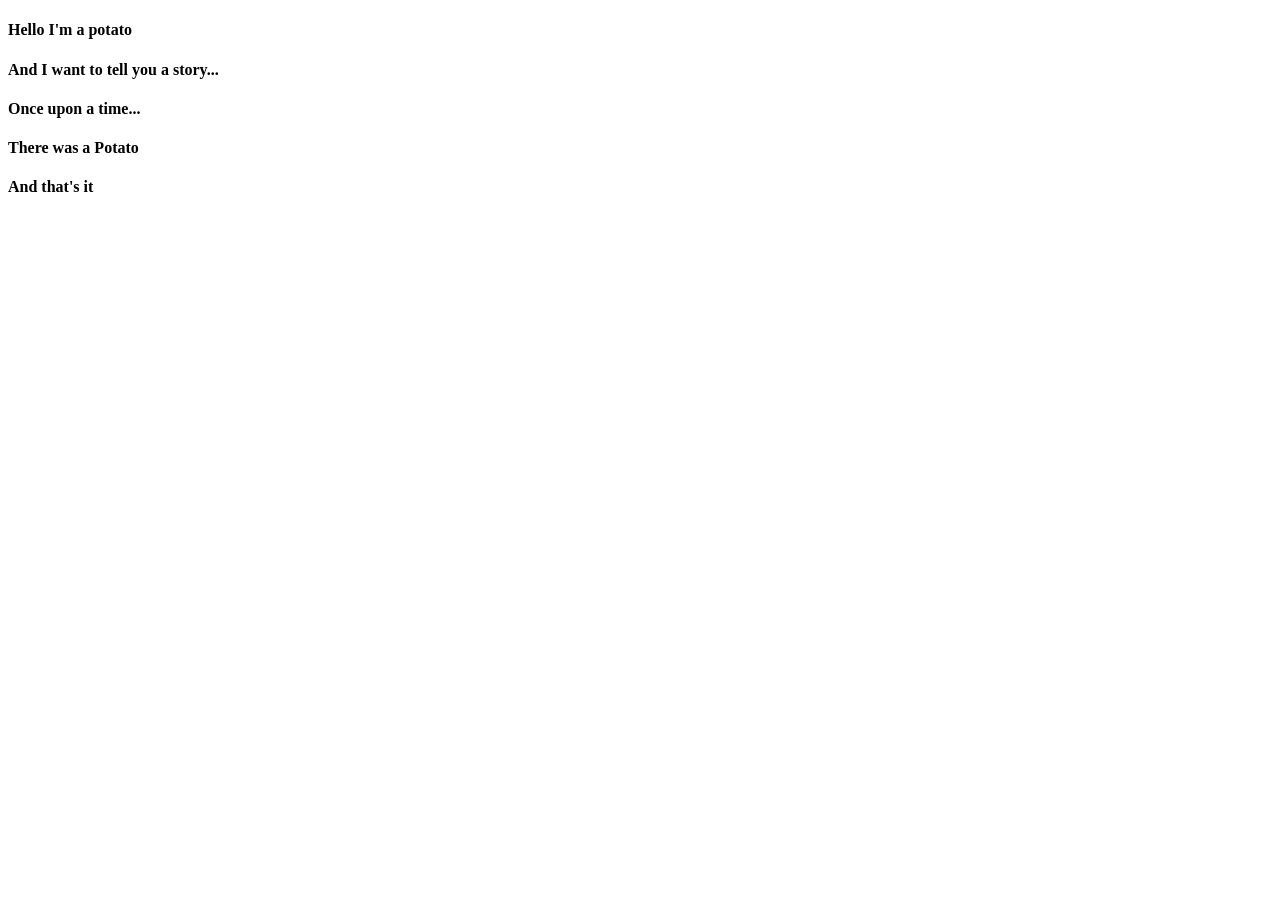
==== index.html @ 10d550b0 "Yes" ====
<!DOCTYPE html>
<html lang="en">
<head>
    <meta charset="UTF-8">
    <meta name="viewport" content="width=device-width, initial-scale=1.0">
    <title>Document</title>
</head>
<body>
    <h4>Hello I'm a potato<h4>
    <h4>And I want to tell you a story...</h4>
    <h4>Once upon a time...</h4>
    <h4>There was a Potato</h4>
    <h4>And that's it</h4>
</body>
</html>
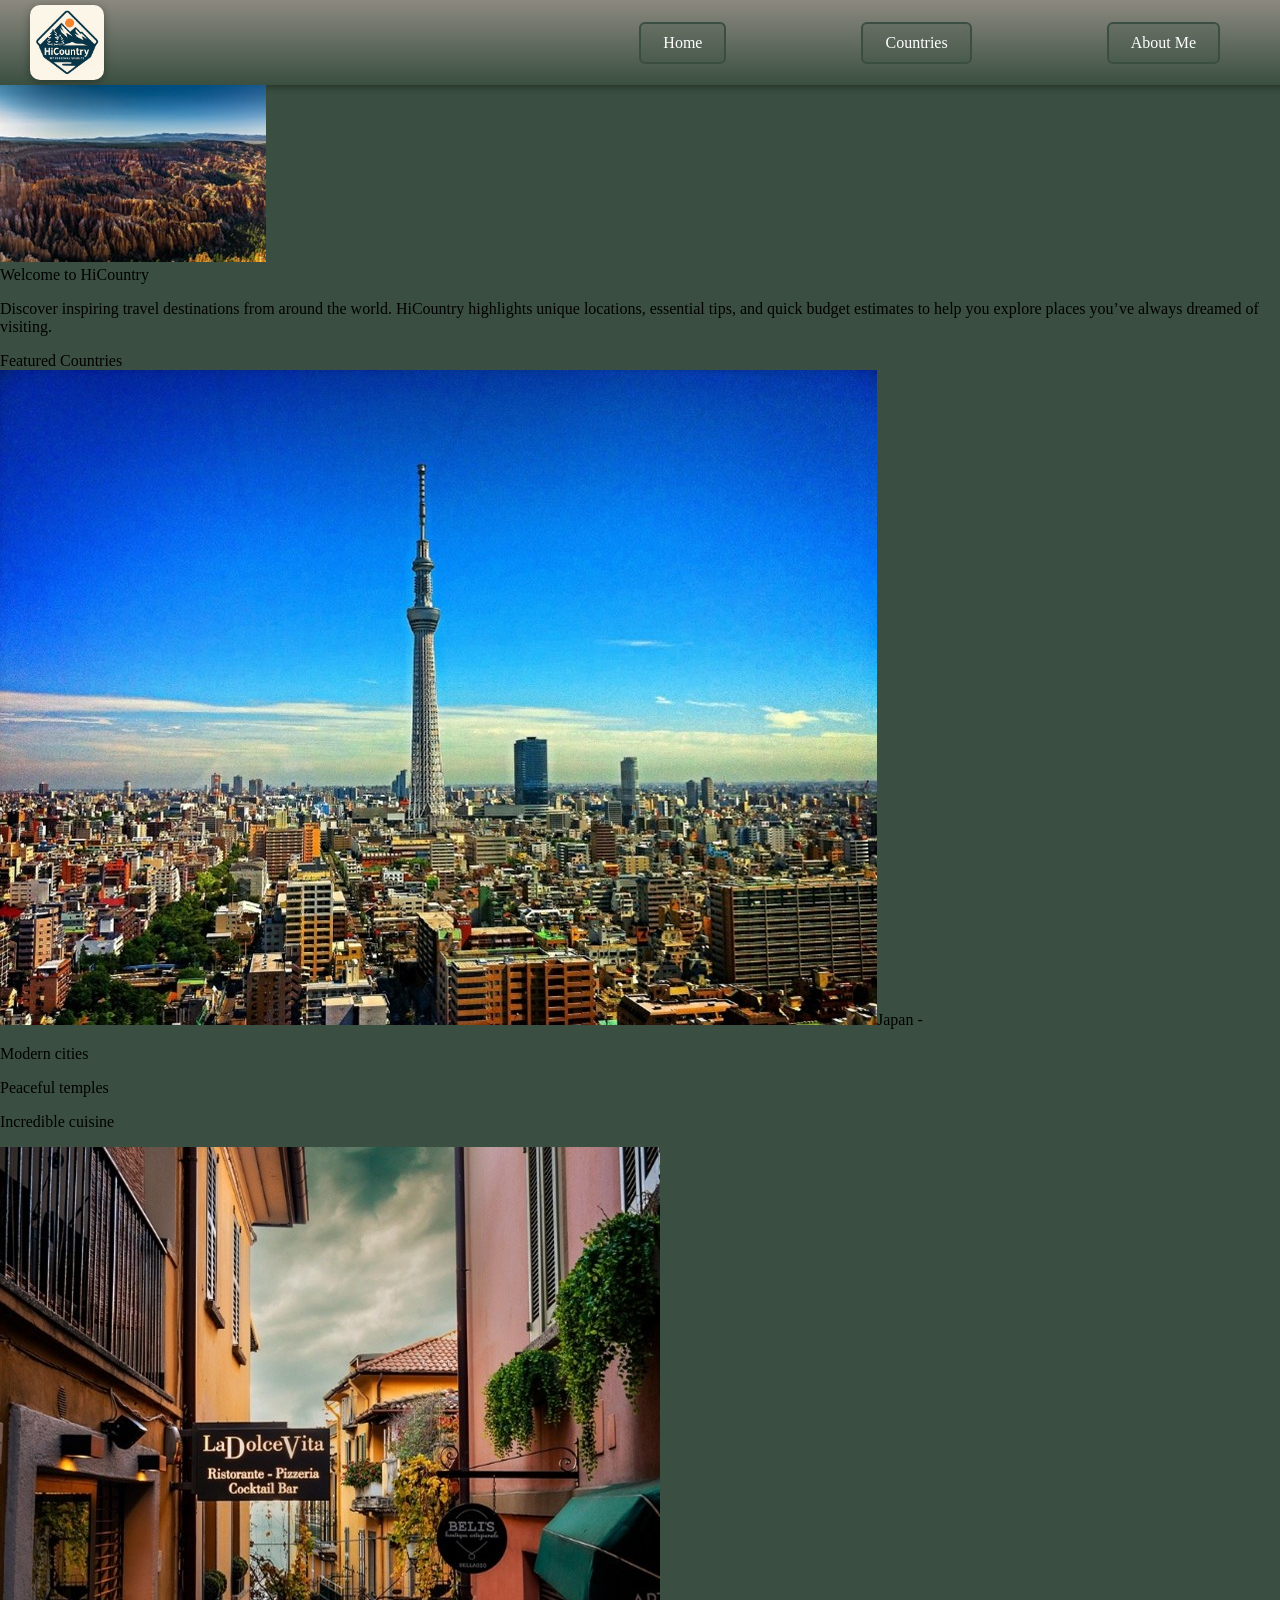
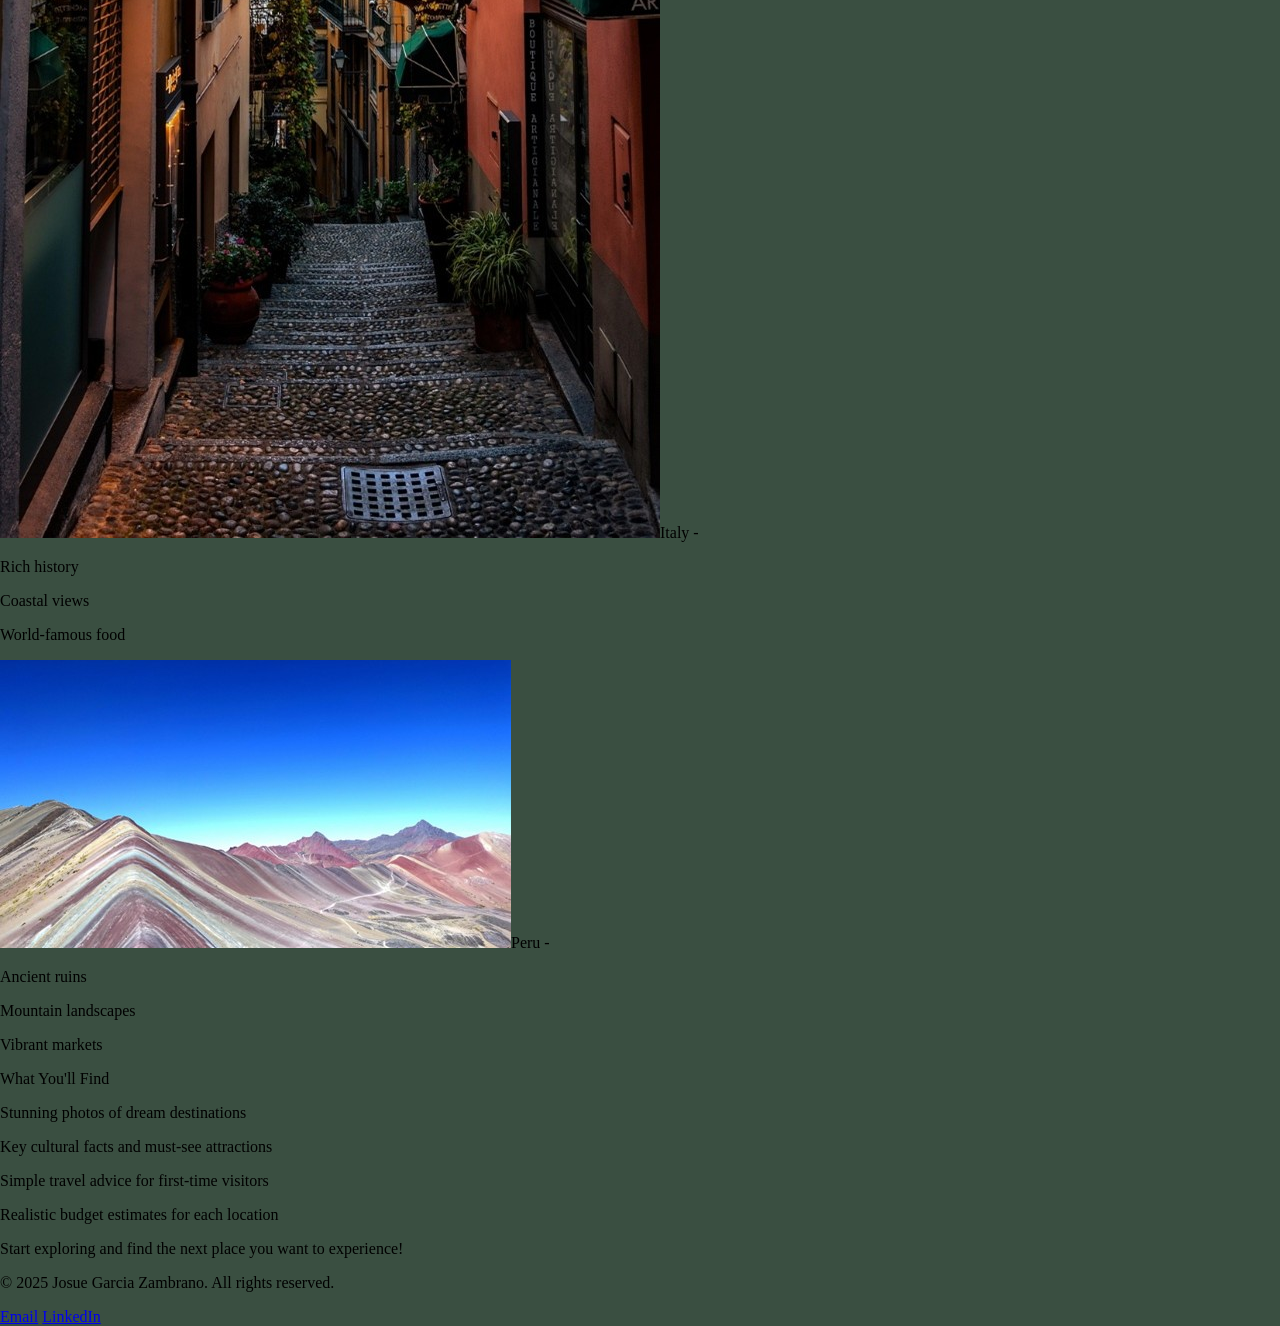
==== commit ebe5fbf8: "Made the nav" ====
--- a/index.html
+++ b/index.html
@@ -3,13 +3,58 @@
 <head>
     <meta charset="UTF-8">
     <meta name="viewport" content="width=device-width, initial-scale=1.0">
-    <title>Document</title>
+    <link rel="stylesheet" href="style\style.css">
+    <title>HiCountry</title>
 </head>
 <body>
-    <h4>Hello I'm a potato<h4>
-    <h4>And I want to tell you a story...</h4>
-    <h4>Once upon a time...</h4>
-    <h4>There was a Potato</h4>
-    <h4>And that's it</h4>
+    <!-- Josue Garcia Zambrano -->
+    <nav>
+        <img src = "images\hicountry_logo.png">
+        <div class = "nav_links">
+            <a href = "index.html" title = "home">Home</a>
+            <a href = "countries.html" title = "countries">Countries</a>
+            <a href = "about_me.html" title = "about_me">About Me</a>
+        </div>
+    </nav>
+    <header>
+        <img src = "images/mountains.jpg">
+        <section>Welcome to HiCountry</section>
+        <p>Discover inspiring travel destinations from around the world. HiCountry highlights unique locations, essential tips, and quick budget estimates to help you explore places you’ve always dreamed of visiting.</p>
+    </header>
+    <main>
+        <section>Featured Countries</section>
+        <div><img src = "images/japan_city.jpg">Japan -</div>
+        <div class = "japan_description">
+            <p>Modern cities</p>
+            <p>Peaceful temples</p>
+            <p>Incredible cuisine</p>
+        </div>
+        <div><img src = "images/italy_alley.jpg">Italy -</div>
+        <div class = "italy_description">
+            <p>Rich history</p>
+            <p>Coastal views</p>
+            <p>World-famous food</p>
+        </div>
+        <div><img src = "images/peru_desert.jpg">Peru -</div>
+        <div class = "peru_description">
+            <p>Ancient ruins</p>
+            <p>Mountain landscapes</p>
+            <p>Vibrant markets</p>
+        </div>
+        <div class = "purpose">
+            <section>What You'll Find</section>
+            <p>Stunning photos of dream destinations</p>
+            <p>Key cultural facts and must-see attractions</p>
+            <p>Simple travel advice for first-time visitors</p>
+            <p>Realistic budget estimates for each location</p>
+            <section>Start exploring and find the next place you want to experience!</section>
+        </div>
+    </main>
+    <footer>
+            <p>© 2025 Josue Garcia Zambrano. All rights reserved.</p>
+            <div class="footer-links">
+                <a href=#>Email</a>
+                <a href=# target="_blank">LinkedIn</a>
+    </footer>
 </body>
 </html>
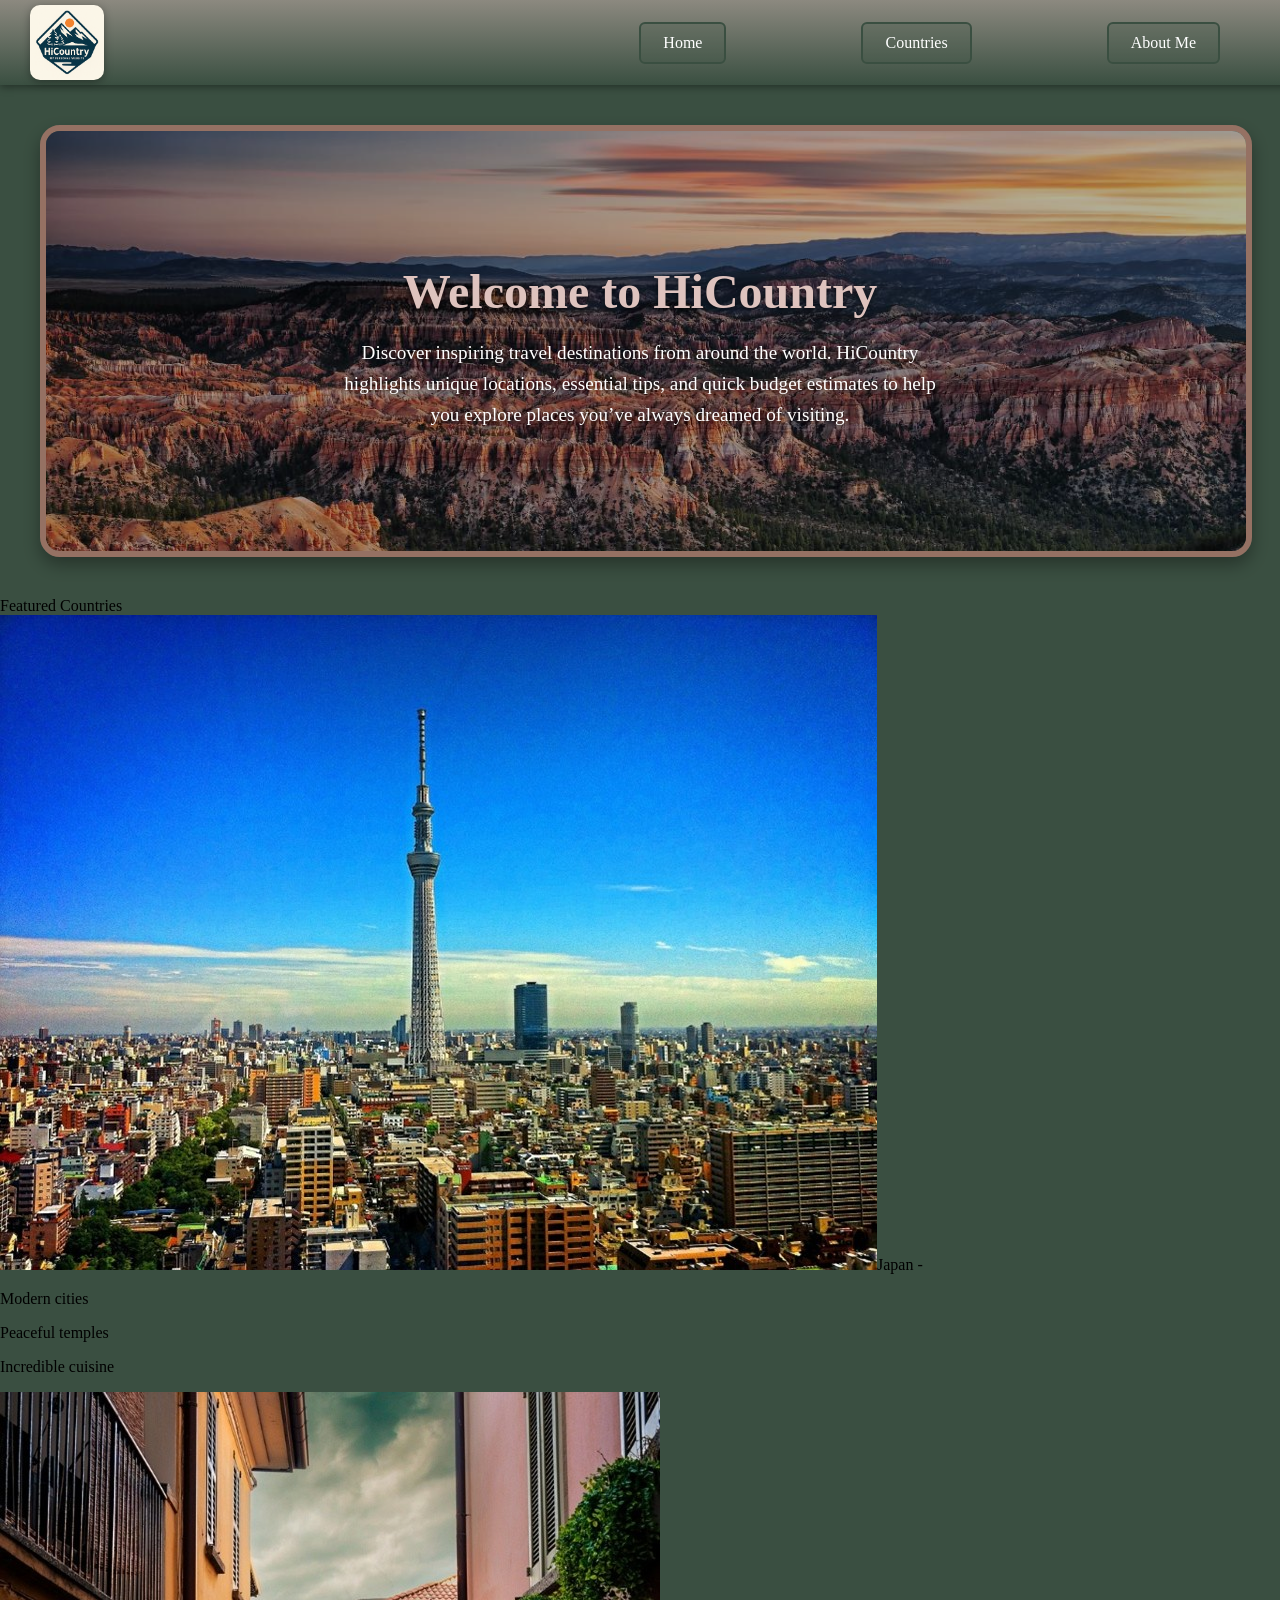
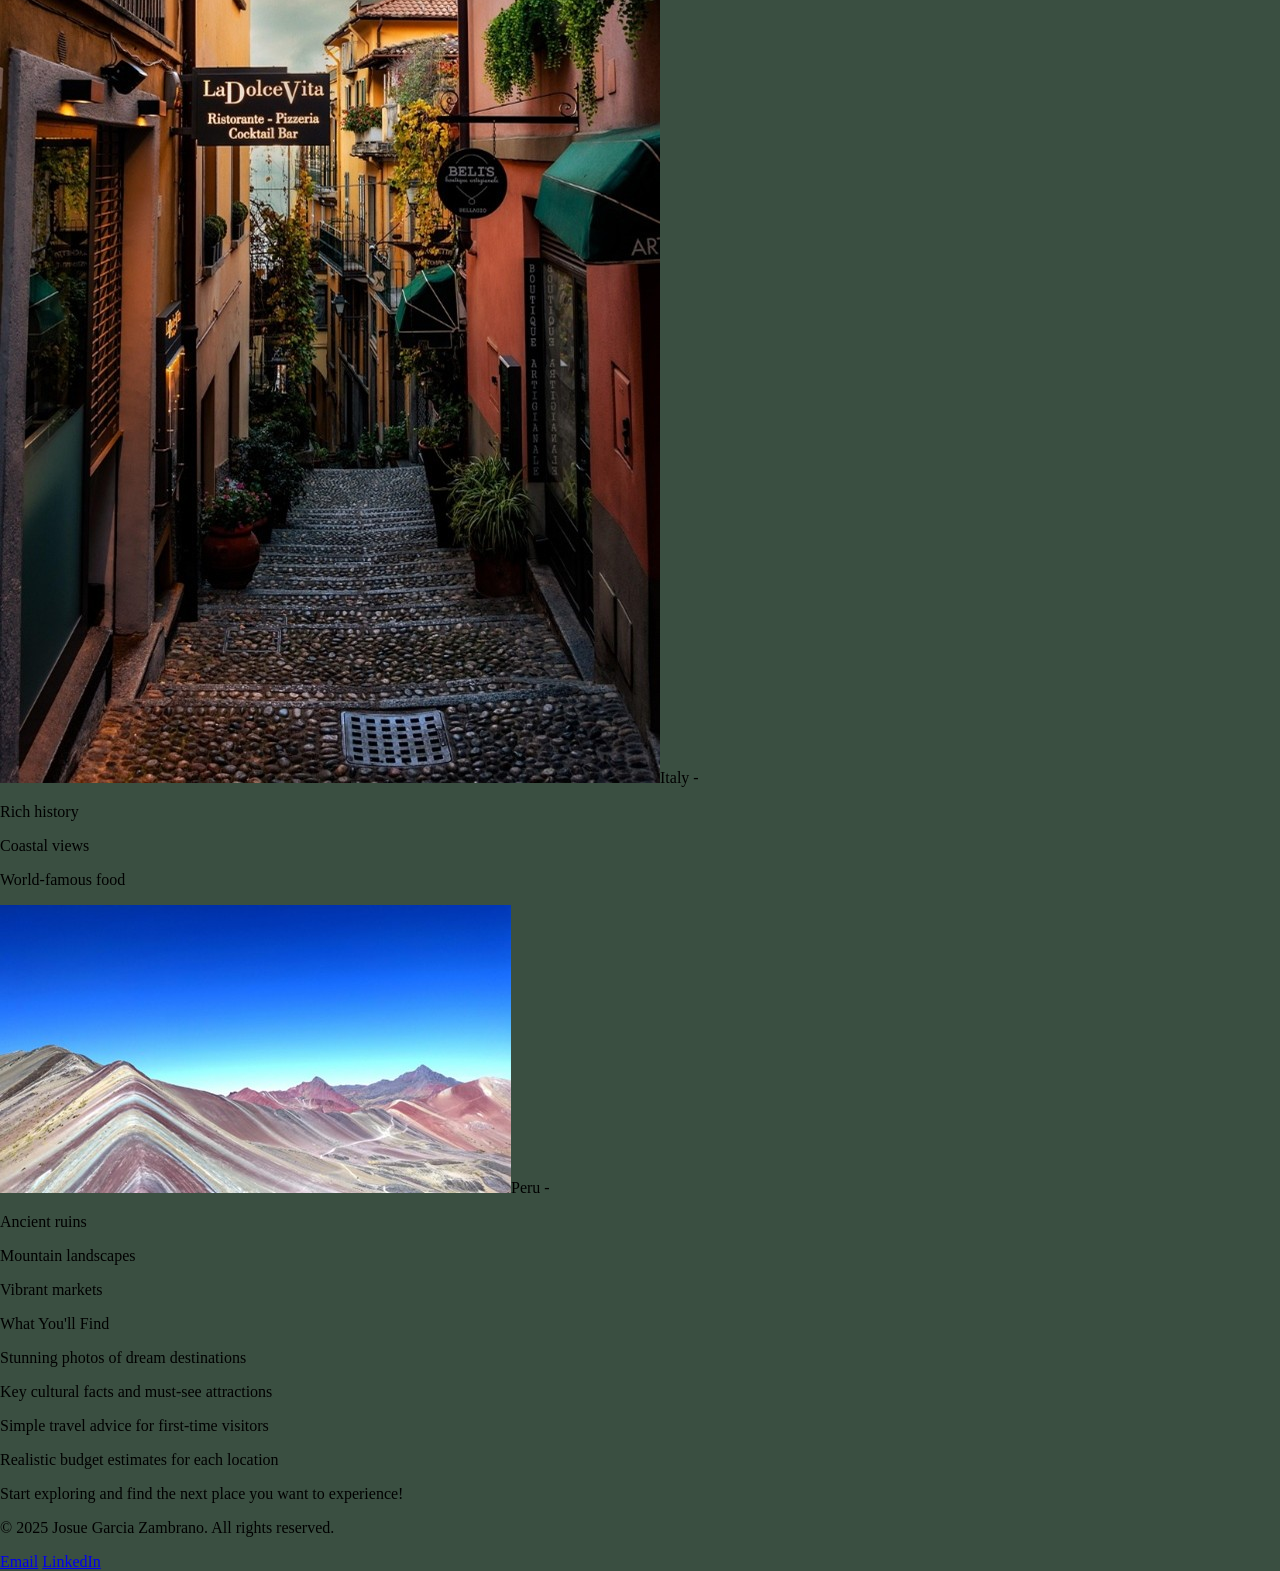
==== commit 36050492: "Finished the header" ====
--- a/index.html
+++ b/index.html
@@ -16,10 +16,12 @@
             <a href = "about_me.html" title = "about_me">About Me</a>
         </div>
     </nav>
-    <header>
-        <img src = "images/mountains.jpg">
-        <section>Welcome to HiCountry</section>
-        <p>Discover inspiring travel destinations from around the world. HiCountry highlights unique locations, essential tips, and quick budget estimates to help you explore places you’ve always dreamed of visiting.</p>
+    <header class="hero">
+        <img src="images/mountains.jpg" alt="Mountains" class="hero-img">
+        <div class="hero-content">
+            <h1>Welcome to HiCountry</h1>
+            <p>Discover inspiring travel destinations from around the world. HiCountry highlights unique locations, essential tips, and quick budget estimates to help you explore places you’ve always dreamed of visiting.</p>
+        </div>
     </header>
     <main>
         <section>Featured Countries</section>
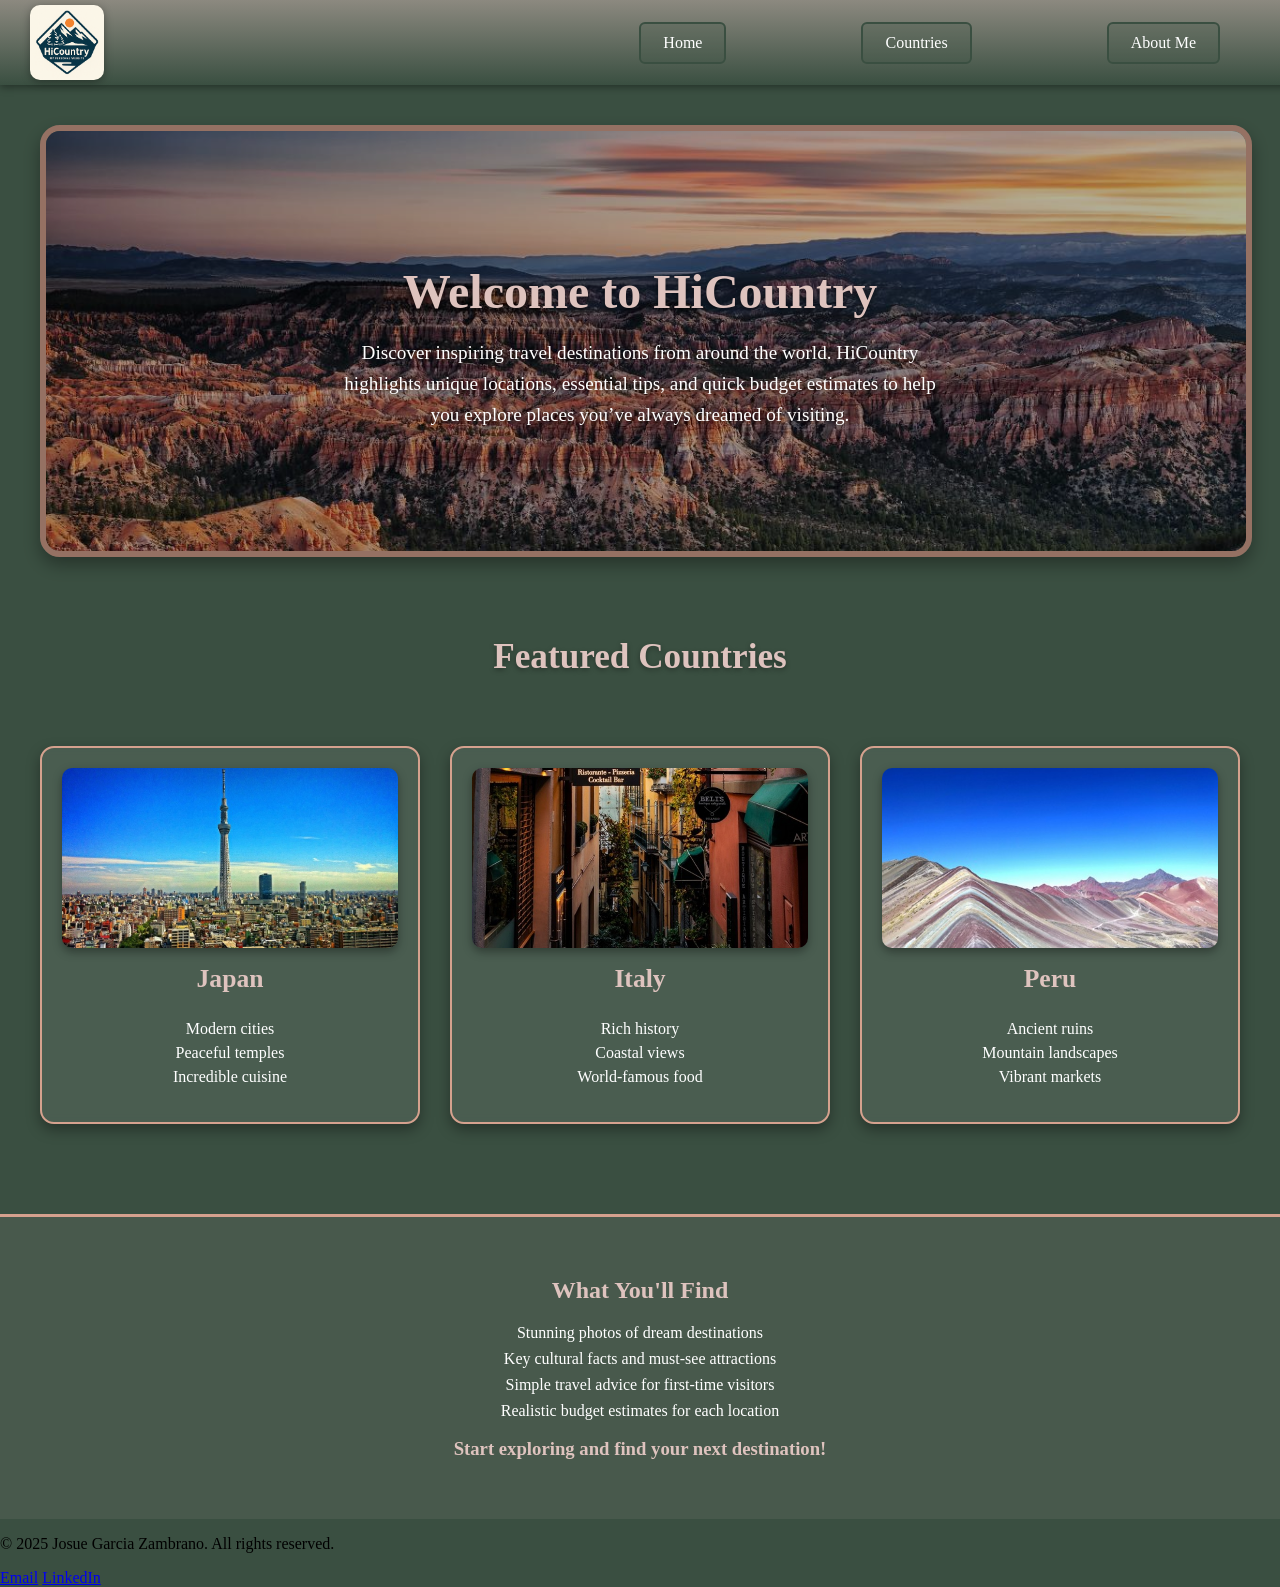
==== commit 98e0ed85: "Finished the main section" ====
--- a/index.html
+++ b/index.html
@@ -24,33 +24,47 @@
         </div>
     </header>
     <main>
-        <section>Featured Countries</section>
-        <div><img src = "images/japan_city.jpg">Japan -</div>
-        <div class = "japan_description">
-            <p>Modern cities</p>
-            <p>Peaceful temples</p>
-            <p>Incredible cuisine</p>
-        </div>
-        <div><img src = "images/italy_alley.jpg">Italy -</div>
-        <div class = "italy_description">
-            <p>Rich history</p>
-            <p>Coastal views</p>
-            <p>World-famous food</p>
-        </div>
-        <div><img src = "images/peru_desert.jpg">Peru -</div>
-        <div class = "peru_description">
-            <p>Ancient ruins</p>
-            <p>Mountain landscapes</p>
-            <p>Vibrant markets</p>
-        </div>
-        <div class = "purpose">
-            <section>What You'll Find</section>
+        <section class="section-title">
+            <h2>Featured Countries</h2>
+        </section>
+        <section class="countries-grid">
+            <div class="country-card">
+                <img src="images/japan_city.jpg" alt="Japan">
+                <h3>Japan</h3>
+                <ul>
+                    <li>Modern cities</li>
+                    <li>Peaceful temples</li>
+                    <li>Incredible cuisine</li>
+                </ul>
+            </div>
+            <div class="country-card">
+                <img src="images/italy_alley.jpg" alt="Italy">
+                <h3>Italy</h3>
+                <ul>
+                    <li>Rich history</li>
+                    <li>Coastal views</li>
+                    <li>World-famous food</li>
+                </ul>
+            </div>
+            <div class="country-card">
+                <img src="images/peru_desert.jpg" alt="Peru">
+                <h3>Peru</h3>
+                <ul>
+                    <li>Ancient ruins</li>
+                    <li>Mountain landscapes</li>
+                    <li>Vibrant markets</li>
+                </ul>
+            </div>
+        </section>
+        <section class="purpose">
+            <h2>What You'll Find</h2>
             <p>Stunning photos of dream destinations</p>
             <p>Key cultural facts and must-see attractions</p>
             <p>Simple travel advice for first-time visitors</p>
             <p>Realistic budget estimates for each location</p>
-            <section>Start exploring and find the next place you want to experience!</section>
-        </div>
+            <h3>Start exploring and find your next destination!</h3>
+        </section>
+
     </main>
     <footer>
             <p>© 2025 Josue Garcia Zambrano. All rights reserved.</p>
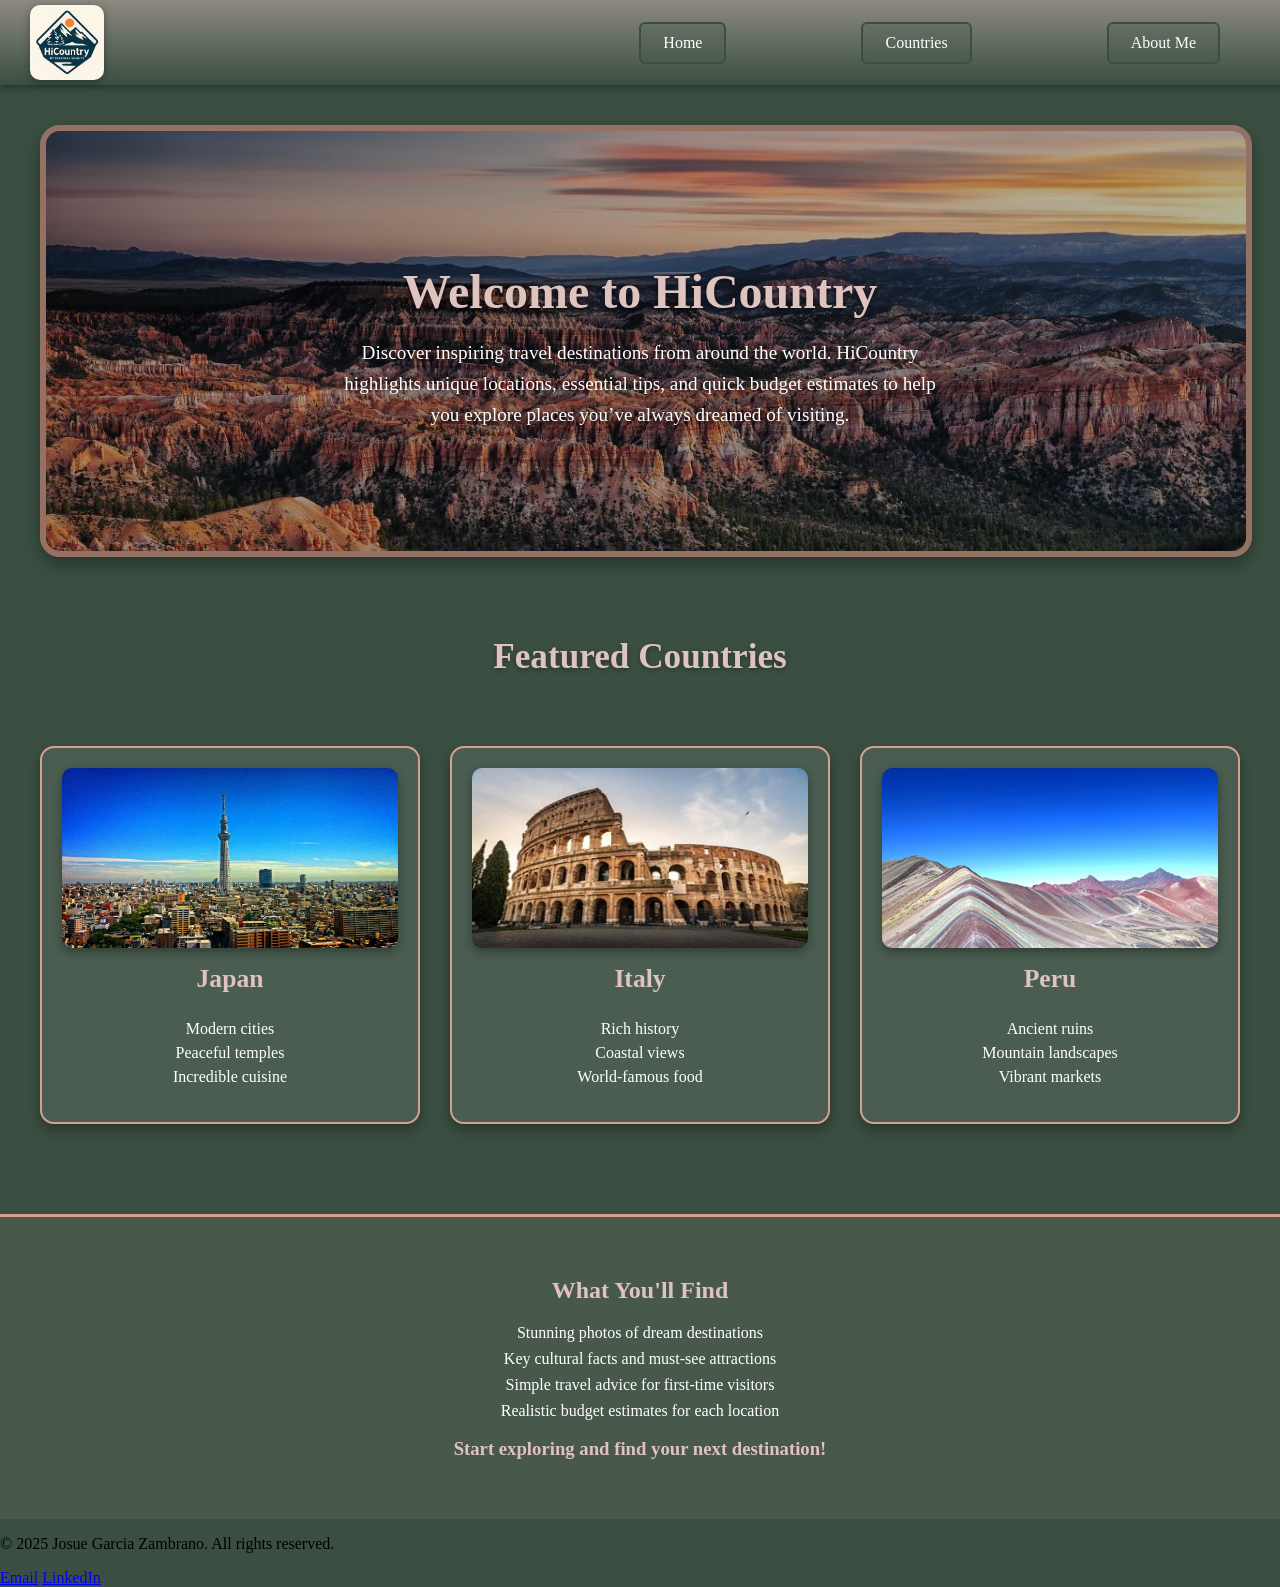
==== commit 665785c9: "Edited Italy picture to fit in card" ====
--- a/index.html
+++ b/index.html
@@ -38,7 +38,7 @@
                 </ul>
             </div>
             <div class="country-card">
-                <img src="images/italy_alley.jpg" alt="Italy">
+                <img src="images/colosseum.jpg" alt="Italy">
                 <h3>Italy</h3>
                 <ul>
                     <li>Rich history</li>
@@ -64,7 +64,6 @@
             <p>Realistic budget estimates for each location</p>
             <h3>Start exploring and find your next destination!</h3>
         </section>
-
     </main>
     <footer>
             <p>© 2025 Josue Garcia Zambrano. All rights reserved.</p>
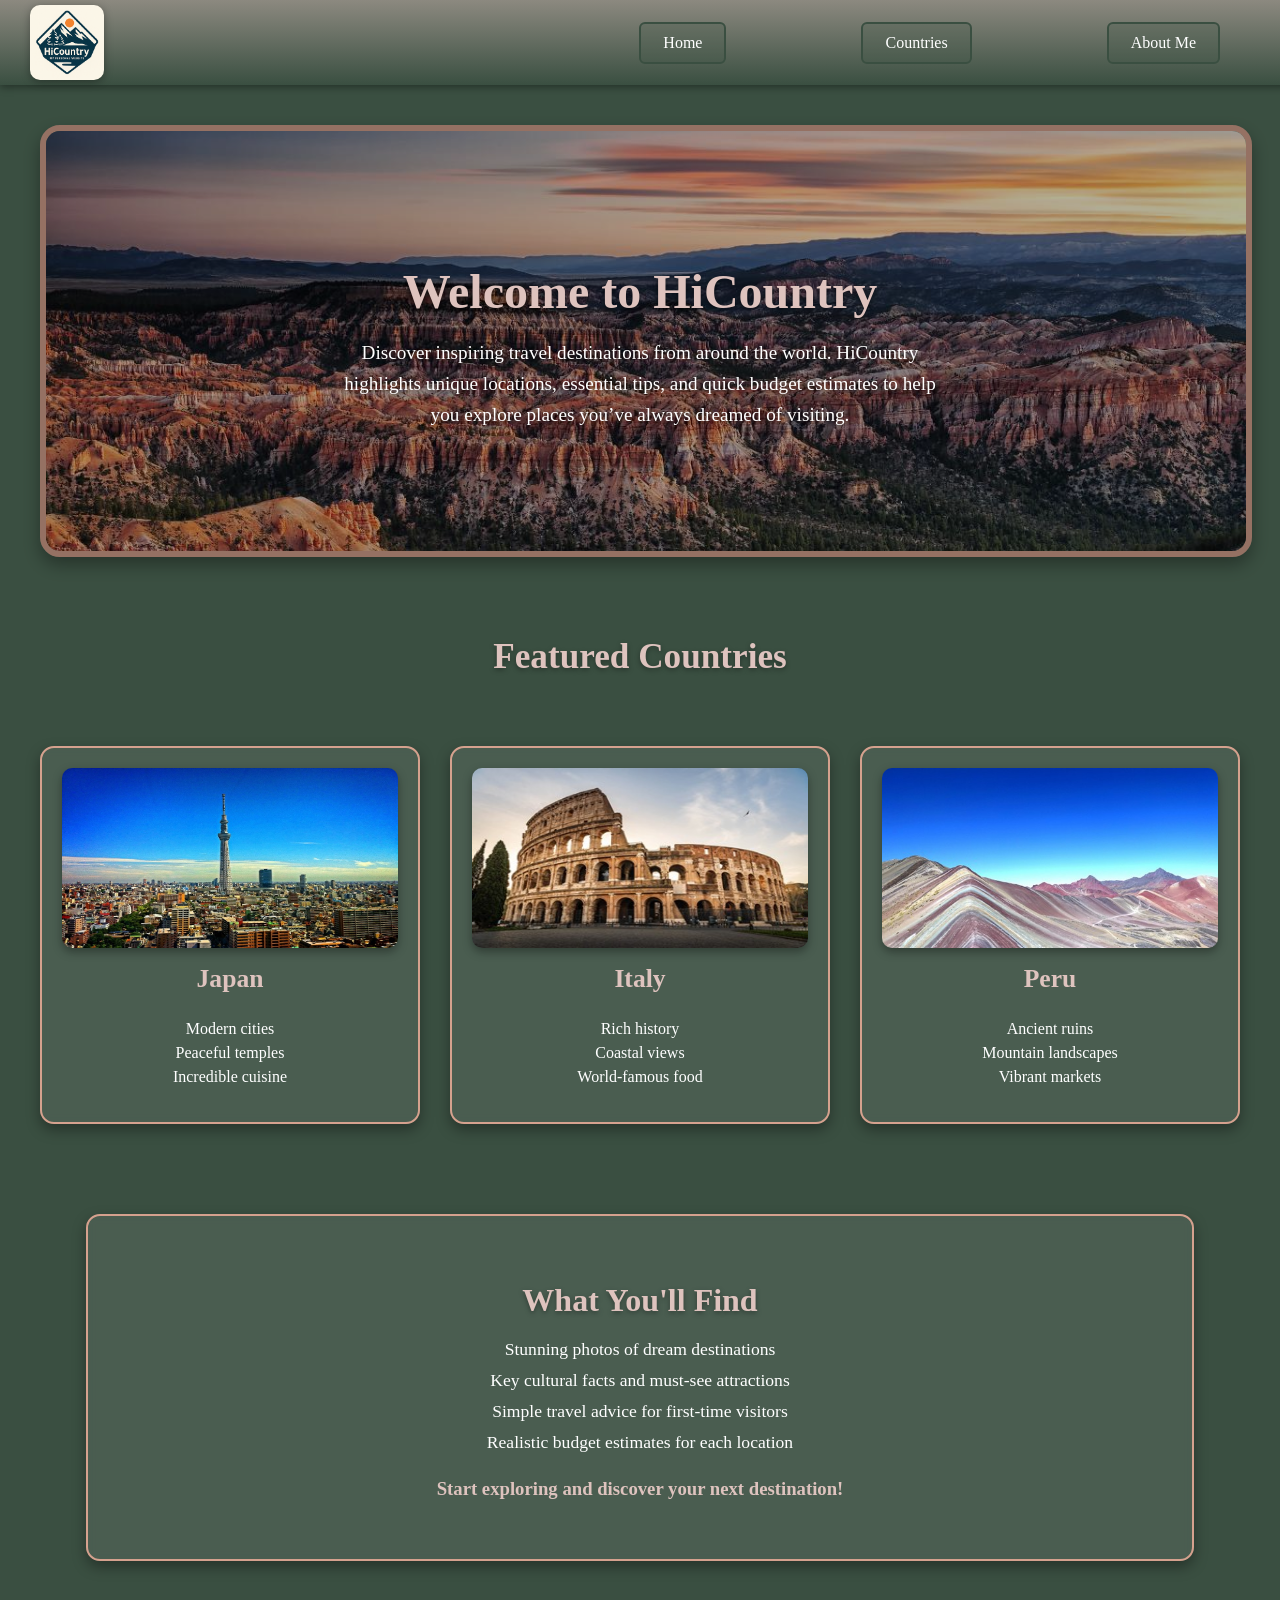
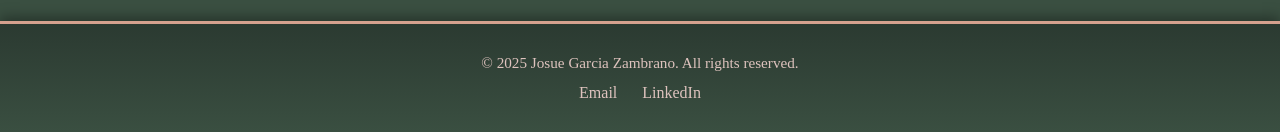
==== commit d434c3df: "Edited purpose and finished footer" ====
--- a/index.html
+++ b/index.html
@@ -56,20 +56,23 @@
                 </ul>
             </div>
         </section>
-        <section class="purpose">
+        <section class="purpose card-section">
             <h2>What You'll Find</h2>
-            <p>Stunning photos of dream destinations</p>
-            <p>Key cultural facts and must-see attractions</p>
-            <p>Simple travel advice for first-time visitors</p>
-            <p>Realistic budget estimates for each location</p>
-            <h3>Start exploring and find your next destination!</h3>
+            <ul>
+                <li>Stunning photos of dream destinations</li>
+                <li>Key cultural facts and must-see attractions</li>
+                <li>Simple travel advice for first-time visitors</li>
+                <li>Realistic budget estimates for each location</li>
+            </ul>
+            <h3>Start exploring and discover your next destination!</h3>
         </section>
     </main>
-    <footer>
-            <p>© 2025 Josue Garcia Zambrano. All rights reserved.</p>
-            <div class="footer-links">
-                <a href=#>Email</a>
-                <a href=# target="_blank">LinkedIn</a>
-    </footer>
+<footer>
+    <p>© 2025 Josue Garcia Zambrano. All rights reserved.</p>
+    <div class="footer-links">
+        <a href="#">Email</a>
+        <a href="#" target="_blank">LinkedIn</a>
+    </div>
+</footer>
 </body>
 </html>
